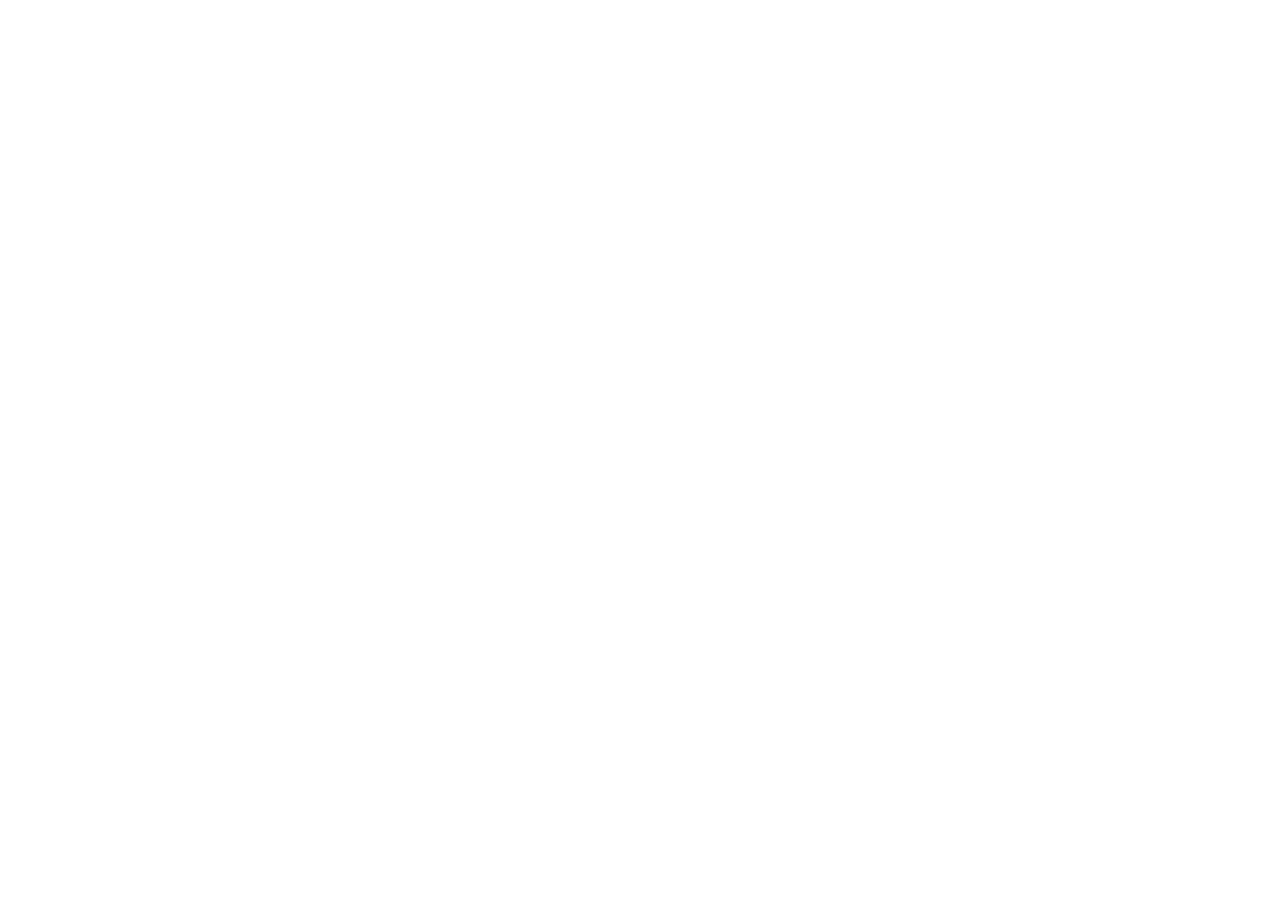
==== index.html @ eb957c04 "Commit inicial" ====
<!DOCTYPE html>
    <html lang="en">
    <head>
        <meta charset="UTF-8">
        <meta name="viewport" content="width=device-width, initial-scale=1.0">
        <title>Document</title>

        <link rel="stylesheet" href="css/custom.css">
        <link href="https://cdn.jsdelivr.net/npm/bootstrap@5.3.3/dist/css/bootstrap.min.css" rel="stylesheet" integrity="sha384-QWTKZyjpPEjISv5WaRU9OFeRpok6YctnYmDr5pNlyT2bRjXh0JMhjY6hW+ALEwIH" crossorigin="anonymous">
    </head>
    <body>
        
        <script src="https://cdn.jsdelivr.net/npm/bootstrap@5.3.3/dist/js/bootstrap.bundle.min.js" integrity="sha384-YvpcrYf0tY3lHB60NNkmXc5s9fDVZLESaAA55NDzOxhy9GkcIdslK1eN7N6jIeHz" crossorigin="anonymous"></script>
    </body>
    </html>
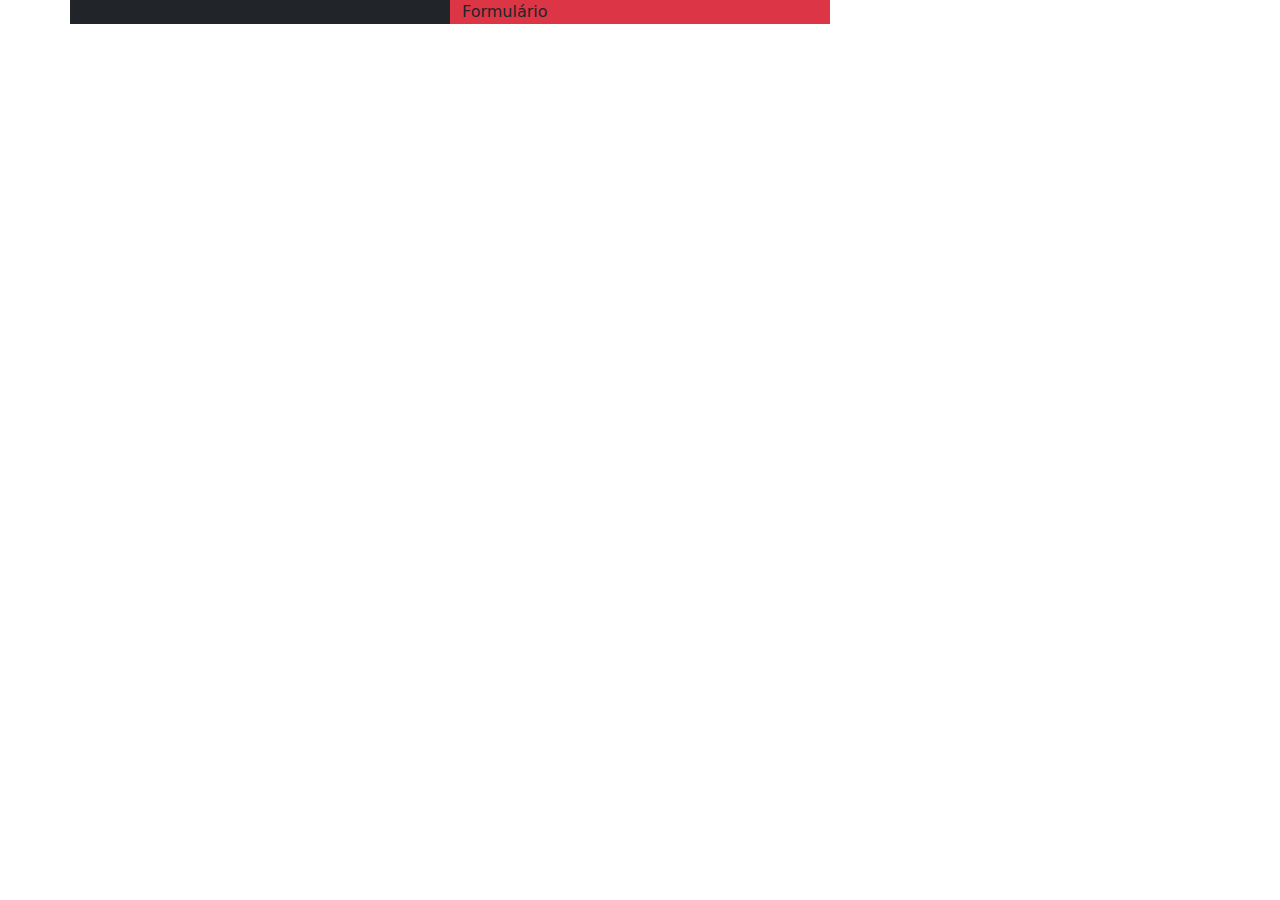
==== commit 6f03ca44: "estrutura inicial login" ====
--- a/index.html
+++ b/index.html
@@ -8,7 +8,17 @@
         <link rel="stylesheet" href="css/custom.css">
         <link href="https://cdn.jsdelivr.net/npm/bootstrap@5.3.3/dist/css/bootstrap.min.css" rel="stylesheet" integrity="sha384-QWTKZyjpPEjISv5WaRU9OFeRpok6YctnYmDr5pNlyT2bRjXh0JMhjY6hW+ALEwIH" crossorigin="anonymous">
     </head>
-    <body>
+    <body class="container">
+        <div class="row">
+            <div class="col-md-4 bg-dark">
+                Imagem
+            </div>
+
+            <div class="col-md-4 bg-danger">
+                Formulário
+            </div>
+
+        </div>
         
         <script src="https://cdn.jsdelivr.net/npm/bootstrap@5.3.3/dist/js/bootstrap.bundle.min.js" integrity="sha384-YvpcrYf0tY3lHB60NNkmXc5s9fDVZLESaAA55NDzOxhy9GkcIdslK1eN7N6jIeHz" crossorigin="anonymous"></script>
     </body>
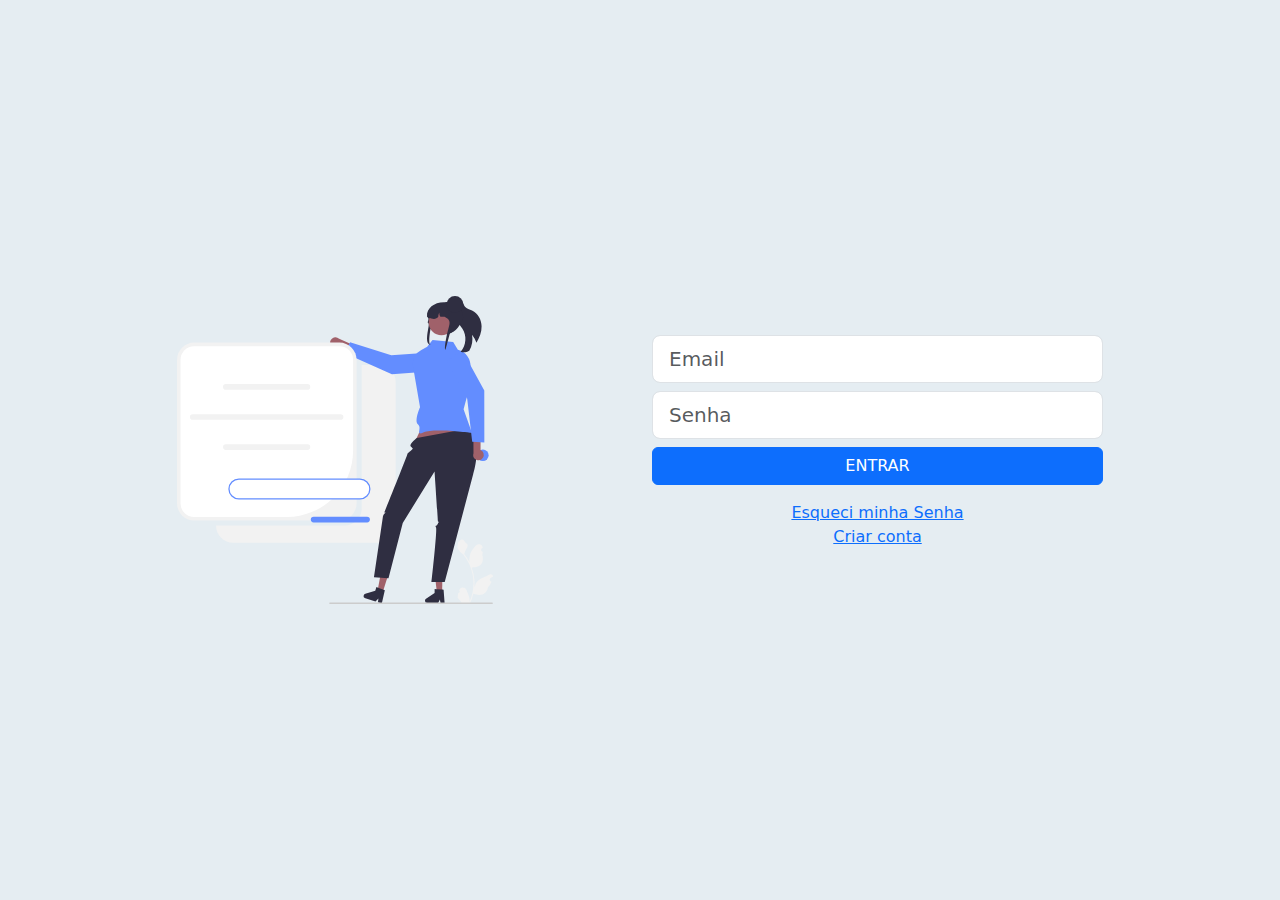
==== commit c857baa0: "criando dashboard" ====
--- a/index.html
+++ b/index.html
@@ -1,25 +1,47 @@
-    <!DOCTYPE html>
-    <html lang="en">
-    <head>
-        <meta charset="UTF-8">
-        <meta name="viewport" content="width=device-width, initial-scale=1.0">
-        <title>Document</title>
+<!DOCTYPE html>
+<html lang="en">
 
-        <link rel="stylesheet" href="css/custom.css">
-        <link href="https://cdn.jsdelivr.net/npm/bootstrap@5.3.3/dist/css/bootstrap.min.css" rel="stylesheet" integrity="sha384-QWTKZyjpPEjISv5WaRU9OFeRpok6YctnYmDr5pNlyT2bRjXh0JMhjY6hW+ALEwIH" crossorigin="anonymous">
-    </head>
-    <body class="container">
-        <div class="row">
-            <div class="col-md-4 bg-dark">
-                Imagem
-            </div>
+<head>
+    <meta charset="UTF-8">
+    <meta name="viewport" content="width=device-width, initial-scale=1.0">
+    <title>Document</title>
 
-            <div class="col-md-4 bg-danger">
-                Formulário
-            </div>
 
+    <link href="https://cdn.jsdelivr.net/npm/bootstrap@5.3.3/dist/css/bootstrap.min.css" rel="stylesheet"
+        integrity="sha384-QWTKZyjpPEjISv5WaRU9OFeRpok6YctnYmDr5pNlyT2bRjXh0JMhjY6hW+ALEwIH" crossorigin="anonymous">
+    <link rel="stylesheet" href="css/custom.css">
+</head>
+
+<body class="container login">
+    <div class="row">
+        <div class="col-md-5 offset-md-1">
+            <img src="imagens/undraw_my_password_re_ydq7.svg" width="70%" alt="">
         </div>
-        
-        <script src="https://cdn.jsdelivr.net/npm/bootstrap@5.3.3/dist/js/bootstrap.bundle.min.js" integrity="sha384-YvpcrYf0tY3lHB60NNkmXc5s9fDVZLESaAA55NDzOxhy9GkcIdslK1eN7N6jIeHz" crossorigin="anonymous"></script>
-    </body>
-    </html>+
+        <div class="col-md-5">
+
+            <form action="pages/dashboard.html" class="w-100">
+                <input placeholder="Email" type="text" class="form-control form-control-lg mb-2">
+                <input placeholder="Senha" type="text" class="form-control form-control-lg mb-2">
+
+                <button class="btn btn-primary w-100">ENTRAR</button>
+
+                <p class="text-center mt-3">
+                    <a href="#">Esqueci minha Senha</a>
+                    <br>
+                    <a href="#">Criar conta</a>
+
+                </p>
+
+
+            </form>
+        </div>
+
+    </div>
+
+    <script src="https://cdn.jsdelivr.net/npm/bootstrap@5.3.3/dist/js/bootstrap.bundle.min.js"
+        integrity="sha384-YvpcrYf0tY3lHB60NNkmXc5s9fDVZLESaAA55NDzOxhy9GkcIdslK1eN7N6jIeHz"
+        crossorigin="anonymous"></script>
+</body>
+
+</html>--- a/css/custom.css
+++ b/css/custom.css
@@ -0,0 +1,12 @@
+html, body {
+    height: 100%;
+    background-color: #e5edf2
+    ;
+}
+
+body.login div {
+    height: 100vh;
+    display: flex;
+    align-items: center;
+
+}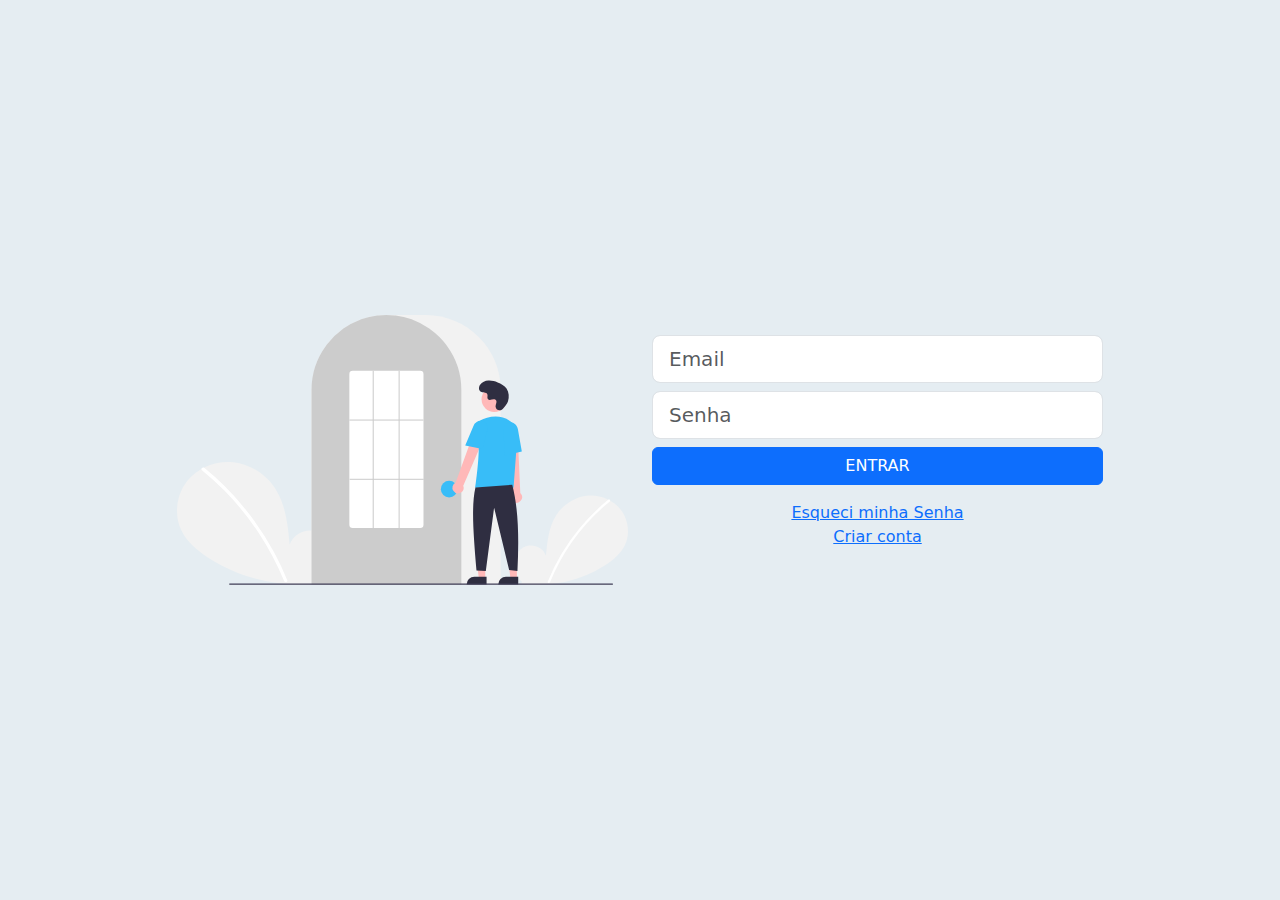
==== commit 0c446e58: "page config" ====
--- a/index.html
+++ b/index.html
@@ -1,5 +1,5 @@
 <!DOCTYPE html>
-<html lang="en">
+<html lang="pt-br">
 
 <head>
     <meta charset="UTF-8">
@@ -15,7 +15,7 @@
 <body class="container login">
     <div class="row">
         <div class="col-md-5 offset-md-1">
-            <img src="imagens/undraw_my_password_re_ydq7.svg" width="70%" alt="">
+            <img src="imagens/undraw_login_wqkt.svg" width="100%" alt="">
         </div>
 
         <div class="col-md-5">
